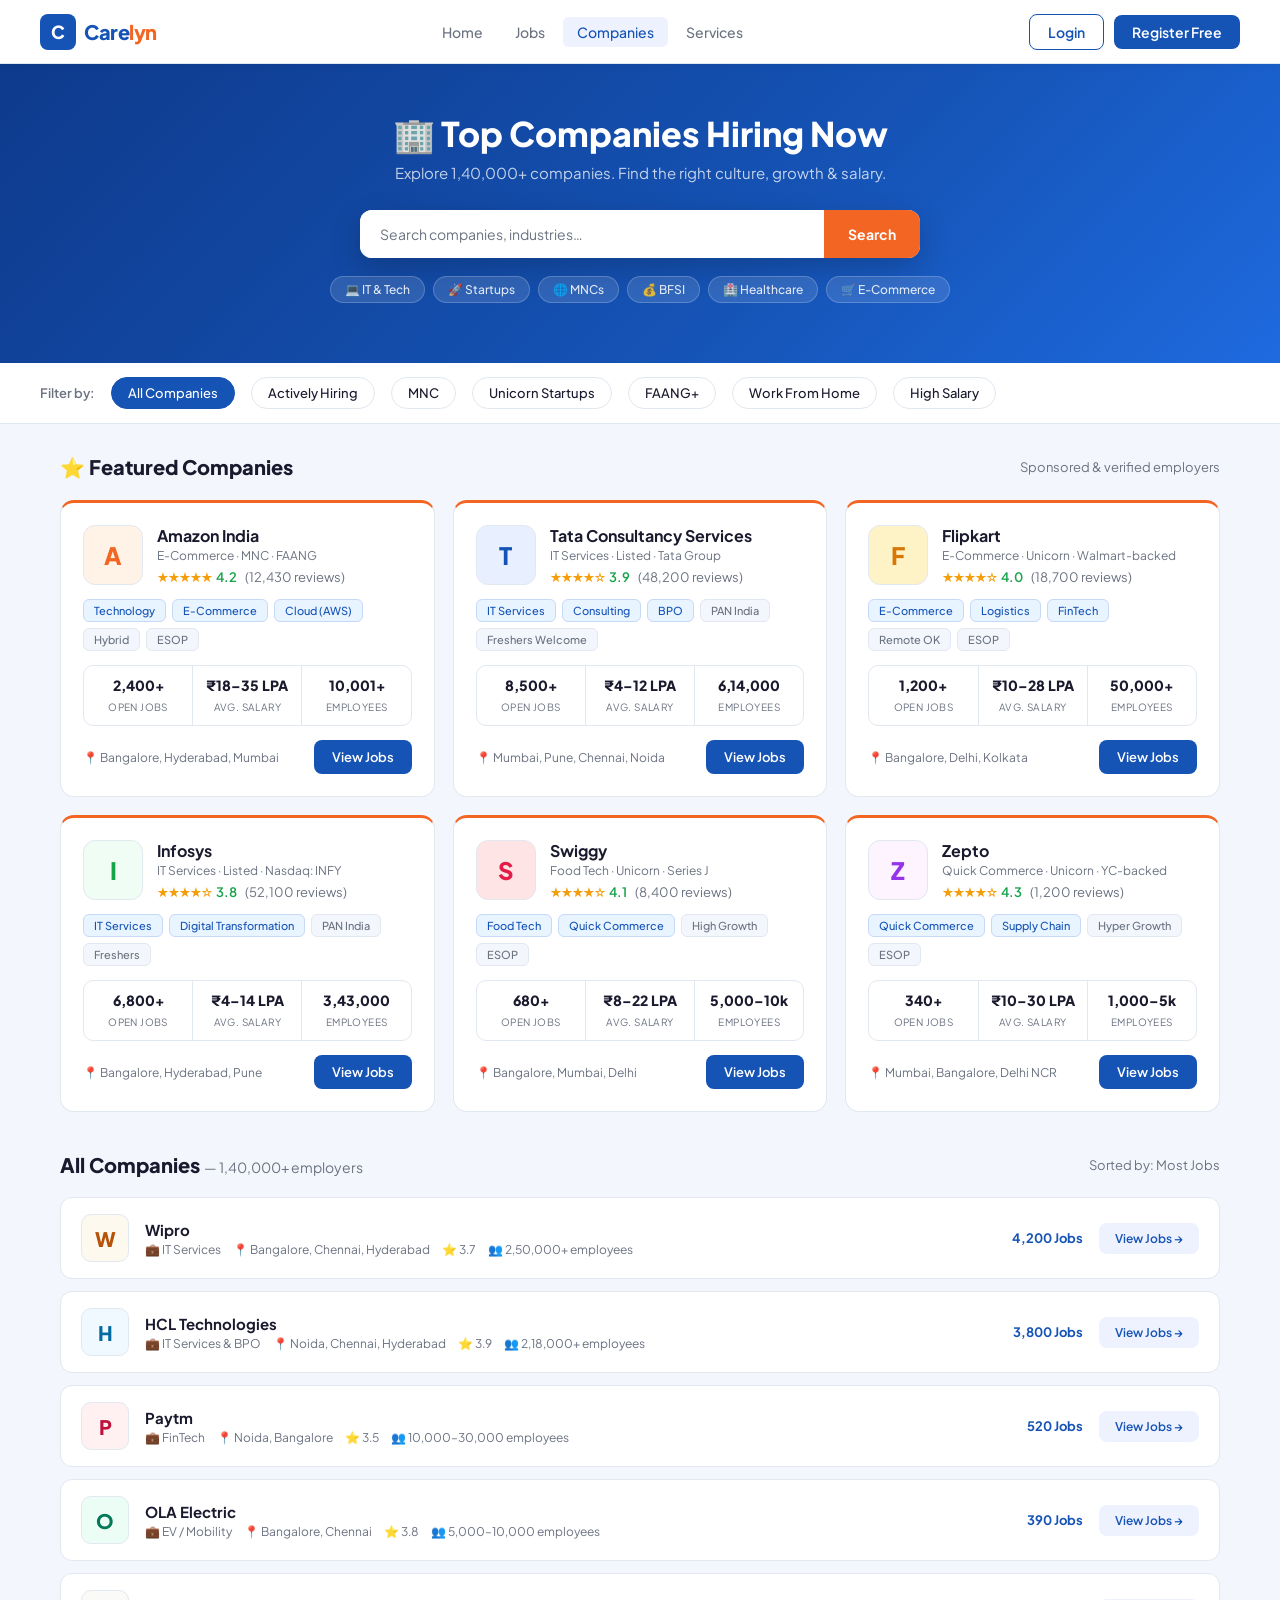
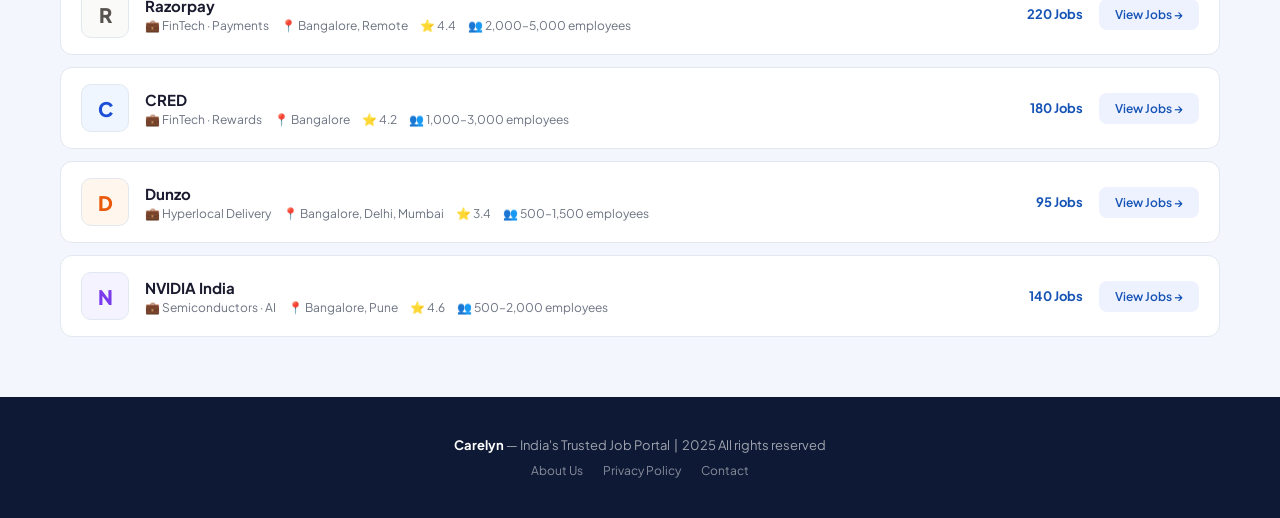
==== src/main/resources/static/companies.html @ 91846db5 "Initial commit - Job Portal" ====
<!DOCTYPE html>
<html lang="en">
<head>
<meta charset="UTF-8">
<meta name="viewport" content="width=device-width, initial-scale=1.0">
<title>Top Companies Hiring – Carelyn</title>
<link rel="preconnect" href="https://fonts.googleapis.com">
<link href="https://fonts.googleapis.com/css2?family=Plus+Jakarta+Sans:wght@400;500;600;700;800&display=swap" rel="stylesheet">
<link rel="stylesheet" href="/css/style.css">

<style>
*, *::before, *::after { margin:0; padding:0; box-sizing:border-box; }

:root {
  --primary: #1553b5;
  --primary-light: #1e6adf;
  --accent: #f26522;
  --bg: #f3f6fc;
  --white: #ffffff;
  --text: #1a1a2e;
  --muted: #6b7280;
  --border: #e2e8f0;
}

body { font-family: 'Plus Jakarta Sans', sans-serif; background: var(--bg); color: var(--text); }

/* ── NAVBAR ── */
.navbar {
  display: flex; align-items: center; justify-content: space-between;
  padding: 0 40px; height: 64px; background: var(--white);
  border-bottom: 1px solid var(--border); position: sticky; top: 0; z-index: 100;
  box-shadow: 0 1px 8px rgba(0,0,0,0.06);
}
.logo { display: flex; align-items: center; gap: 8px; text-decoration: none; }
.logo-mark { width: 36px; height: 36px; background: var(--primary); border-radius: 8px;
  display: flex; align-items: center; justify-content: center; color: white; font-weight: 800; font-size: 18px; }
.logo-text { font-size: 20px; font-weight: 800; color: var(--primary); letter-spacing: -0.5px; }
.logo-text span { color: var(--accent); }
.nav-links { display: flex; list-style: none; gap: 4px; }
.nav-links a { text-decoration: none; color: var(--muted); font-size: 14px; font-weight: 500; padding: 6px 14px; border-radius: 6px; transition: all 0.2s; }
.nav-links a:hover, .nav-links a.active { color: var(--primary); background: #eef2ff; }
.nav-auth { display: flex; align-items: center; gap: 10px; }
.btn-login { text-decoration: none; color: var(--primary); font-weight: 600; font-size: 14px; padding: 8px 18px; border-radius: 8px; border: 1.5px solid var(--primary); transition: all 0.2s; }
.btn-login:hover { background: #eef2ff; }
.btn-signup { text-decoration: none; background: var(--primary); color: white; font-weight: 600; font-size: 14px; padding: 8px 18px; border-radius: 8px; transition: all 0.2s; }
.btn-signup:hover { background: var(--primary-light); }
#profile-box { position: relative; display: none; }
#profile-icon { width: 36px; height: 36px; border-radius: 50%; background: var(--primary); color: white; display: flex; align-items: center; justify-content: center; font-weight: 700; font-size: 13px; cursor: pointer; border: 2px solid #c7d8f8; }
#dropdown-menu { position: absolute; top: 48px; right: 0; background: white; border-radius: 12px; box-shadow: 0 8px 30px rgba(0,0,0,0.15); display: none; min-width: 180px; overflow: hidden; border: 1px solid var(--border); }
#dropdown-menu a { display: flex; align-items: center; gap: 10px; padding: 12px 16px; text-decoration: none; color: var(--text); font-size: 14px; font-weight: 500; transition: background 0.15s; }
#dropdown-menu a:hover { background: #f8faff; color: var(--primary); }

/* ── HERO ── */
.page-hero {
  background: linear-gradient(135deg, #0e3a8c 0%, #1553b5 60%, #1e6adf 100%);
  padding: 48px 40px 60px; text-align: center;
}
.page-hero h1 { font-size: 34px; font-weight: 800; color: white; margin-bottom: 8px; }
.page-hero p { color: rgba(255,255,255,0.75); font-size: 15px; margin-bottom: 28px; }

.company-search-bar {
  display: flex; align-items: center; gap: 0;
  max-width: 560px; margin: 0 auto;
  background: white; border-radius: 12px; overflow: hidden;
  box-shadow: 0 10px 30px rgba(0,0,0,0.2);
}
.company-search-bar input {
  flex: 1; border: none; outline: none; padding: 15px 20px;
  font-size: 14px; font-family: inherit; color: var(--text);
}
.company-search-bar input::placeholder { color: var(--muted); }
.company-search-bar button {
  background: var(--accent); color: white; border: none; padding: 15px 24px;
  font-size: 14px; font-weight: 700; cursor: pointer; font-family: inherit;
  transition: background 0.2s;
}
.company-search-bar button:hover { background: #d95e1a; }

.hero-chips { display: flex; gap: 8px; justify-content: center; flex-wrap: wrap; margin-top: 18px; }
.h-chip { font-size: 12px; padding: 5px 14px; border-radius: 20px; background: rgba(255,255,255,0.12); color: rgba(255,255,255,0.85); border: 1px solid rgba(255,255,255,0.2); cursor: pointer; transition: all 0.2s; font-weight: 500; }
.h-chip:hover { background: rgba(255,255,255,0.25); }

/* ── FILTERS ROW ── */
.filters-row {
  background: white; border-bottom: 1px solid var(--border); padding: 14px 40px;
  display: flex; align-items: center; gap: 16px; flex-wrap: wrap;
}
.filter-pill {
  font-size: 13px; padding: 7px 16px; border-radius: 20px; border: 1.5px solid var(--border);
  background: white; color: var(--text); cursor: pointer; font-weight: 500;
  transition: all 0.2s; font-family: inherit;
}
.filter-pill.active { background: var(--primary); color: white; border-color: var(--primary); }
.filter-pill:hover:not(.active) { border-color: var(--primary); color: var(--primary); }

/* ── MAIN ── */
.main-wrap { max-width: 1200px; margin: 30px auto; padding: 0 20px; }
.section-header { display: flex; justify-content: space-between; align-items: center; margin-bottom: 20px; }
.section-header h2 { font-size: 20px; font-weight: 800; }
.section-header span { font-size: 13px; color: var(--muted); }

/* ── FEATURED COMPANIES ── */
.featured-grid { display: grid; grid-template-columns: repeat(auto-fill, minmax(340px, 1fr)); gap: 18px; margin-bottom: 40px; }

.company-card {
  background: white; border-radius: 14px; border: 1px solid var(--border);
  padding: 22px; transition: all 0.2s; cursor: pointer;
}
.company-card:hover { border-color: var(--primary); box-shadow: 0 4px 20px rgba(21,83,181,0.1); transform: translateY(-2px); }
.company-card.featured { border-top: 3px solid var(--accent); }

.cc-header { display: flex; gap: 14px; align-items: flex-start; margin-bottom: 14px; }
.cc-logo {
  width: 60px; height: 60px; border-radius: 12px; border: 1px solid var(--border);
  display: flex; align-items: center; justify-content: center;
  font-size: 24px; font-weight: 800; flex-shrink: 0;
}
.cc-info { flex: 1; min-width: 0; }
.cc-name { font-size: 16px; font-weight: 700; color: var(--text); margin-bottom: 2px; }
.cc-type { font-size: 12px; color: var(--muted); margin-bottom: 6px; }
.cc-rating { display: flex; align-items: center; gap: 4px; font-size: 13px; font-weight: 600; color: #16a34a; }
.cc-rating .stars { color: #f59e0b; letter-spacing: -1px; }

.cc-tags { display: flex; flex-wrap: wrap; gap: 6px; margin-bottom: 14px; }
.cc-tag { font-size: 11px; padding: 4px 10px; border-radius: 6px; background: var(--bg); color: var(--muted); border: 1px solid var(--border); font-weight: 500; }
.cc-tag.domain { background: #e8f4ff; color: var(--primary); border-color: #c7d8f8; }

.cc-stats { display: flex; gap: 0; border: 1px solid var(--border); border-radius: 10px; overflow: hidden; margin-bottom: 14px; }
.cc-stat { flex: 1; text-align: center; padding: 10px 6px; border-right: 1px solid var(--border); }
.cc-stat:last-child { border-right: none; }
.cc-stat .val { font-size: 14px; font-weight: 800; color: var(--text); display: block; }
.cc-stat .key { font-size: 10px; color: var(--muted); text-transform: uppercase; letter-spacing: 0.4px; margin-top: 2px; }

.cc-footer { display: flex; justify-content: space-between; align-items: center; }
.cc-location { font-size: 12px; color: var(--muted); display: flex; align-items: center; gap: 4px; }
.btn-view-jobs {
  background: var(--primary); color: white; border: none; padding: 9px 18px;
  border-radius: 8px; font-size: 13px; font-weight: 600; cursor: pointer; font-family: inherit;
  transition: all 0.2s;
}
.btn-view-jobs:hover { background: var(--primary-light); }

/* ── ALL COMPANIES TABLE LIST ── */
.company-list { display: flex; flex-direction: column; gap: 12px; }
.company-row {
  background: white; border-radius: 12px; border: 1px solid var(--border);
  padding: 16px 20px; display: flex; align-items: center; gap: 16px;
  transition: all 0.2s; cursor: pointer;
}
.company-row:hover { border-color: var(--primary); box-shadow: 0 2px 12px rgba(21,83,181,0.08); }
.cr-logo { width: 48px; height: 48px; border-radius: 10px; border: 1px solid var(--border); display: flex; align-items: center; justify-content: center; font-size: 20px; font-weight: 800; flex-shrink: 0; }
.cr-info { flex: 1; min-width: 0; }
.cr-name { font-size: 15px; font-weight: 700; }
.cr-meta { font-size: 12px; color: var(--muted); margin-top: 3px; display: flex; gap: 12px; flex-wrap: wrap; }
.cr-jobs { font-size: 13px; font-weight: 700; color: var(--primary); white-space: nowrap; }
.cr-btn { background: #eef2ff; color: var(--primary); border: none; padding: 8px 16px; border-radius: 8px; font-size: 12px; font-weight: 600; cursor: pointer; font-family: inherit; transition: all 0.2s; white-space: nowrap; }
.cr-btn:hover { background: var(--primary); color: white; }

/* ── FOOTER ── */
footer { margin-top: 60px; background: #0e1a35; color: rgba(255,255,255,0.6); padding: 40px; text-align: center; font-size: 13px; }
footer strong { color: white; }
</style>
</head>
<body>

<!-- NAVBAR -->
<header class="navbar">
  <a href="/index.html" class="logo">
    <div class="logo-mark">C</div>
    <span class="logo-text">Care<span>lyn</span></span>
  </a>
  <ul class="nav-links">
    <li><a href="/index.html">Home</a></li>
    <li><a href="/jobs.html">Jobs</a></li>
    <li><a href="/companies.html" class="active">Companies</a></li>
    <li><a href="/services.html">Services</a></li>
  </ul>
  <div class="nav-auth">
    <a href="/login.html" class="btn-login" id="login-link">Login</a>
    <a href="/signup.html" class="btn-signup" id="signup-link">Register Free</a>
    <div id="profile-box">
      <div id="profile-icon" onclick="toggleDropdown()"></div>
      <div id="dropdown-menu">
        <a href="/profile.html">👤 My Profile</a>
        <a href="/applied-jobs.html">📋 Applied Jobs</a>
        <a href="/edit-profile.html">✏️ Edit Profile</a>
        <a href="#" onclick="logout()">🚪 Logout</a>
      </div>
    </div>
  </div>
</header>

<!-- HERO -->
<section class="page-hero">
  <h1>🏢 Top Companies Hiring Now</h1>
  <p>Explore 1,40,000+ companies. Find the right culture, growth & salary.</p>
  <div class="company-search-bar">
    <input type="text" id="company-search" placeholder="Search companies, industries…">
    <button onclick="filterCompanies()">Search</button>
  </div>
  <div class="hero-chips">
    <span class="h-chip" onclick="setFilter('IT')">💻 IT & Tech</span>
    <span class="h-chip" onclick="setFilter('Startup')">🚀 Startups</span>
    <span class="h-chip" onclick="setFilter('MNC')">🌐 MNCs</span>
    <span class="h-chip" onclick="setFilter('BFSI')">💰 BFSI</span>
    <span class="h-chip" onclick="setFilter('Healthcare')">🏥 Healthcare</span>
    <span class="h-chip" onclick="setFilter('Ecommerce')">🛒 E-Commerce</span>
  </div>
</section>

<!-- FILTER PILLS -->
<div class="filters-row">
  <span style="font-size:13px; font-weight:600; color:var(--muted);">Filter by:</span>
  <button class="filter-pill active" onclick="activatePill(this)">All Companies</button>
  <button class="filter-pill" onclick="activatePill(this)">Actively Hiring</button>
  <button class="filter-pill" onclick="activatePill(this)">MNC</button>
  <button class="filter-pill" onclick="activatePill(this)">Unicorn Startups</button>
  <button class="filter-pill" onclick="activatePill(this)">FAANG+</button>
  <button class="filter-pill" onclick="activatePill(this)">Work From Home</button>
  <button class="filter-pill" onclick="activatePill(this)">High Salary</button>
</div>

<div class="main-wrap">

  <!-- FEATURED -->
  <div class="section-header">
    <h2>⭐ Featured Companies</h2>
    <span>Sponsored &amp; verified employers</span>
  </div>
  <div class="featured-grid">

    <div class="company-card featured">
      <div class="cc-header">
        <div class="cc-logo" style="background:#fff3e8; color:#f26522;">A</div>
        <div class="cc-info">
          <div class="cc-name">Amazon India</div>
          <div class="cc-type">E-Commerce · MNC · FAANG</div>
          <div class="cc-rating"><span class="stars">★★★★★</span> 4.2 &nbsp; <span style="color:var(--muted); font-weight:400;">(12,430 reviews)</span></div>
        </div>
      </div>
      <div class="cc-tags">
        <span class="cc-tag domain">Technology</span>
        <span class="cc-tag domain">E-Commerce</span>
        <span class="cc-tag domain">Cloud (AWS)</span>
        <span class="cc-tag">Hybrid</span>
        <span class="cc-tag">ESOP</span>
      </div>
      <div class="cc-stats">
        <div class="cc-stat"><span class="val">2,400+</span><span class="key">Open Jobs</span></div>
        <div class="cc-stat"><span class="val">₹18–35 LPA</span><span class="key">Avg. Salary</span></div>
        <div class="cc-stat"><span class="val">10,001+</span><span class="key">Employees</span></div>
      </div>
      <div class="cc-footer">
        <span class="cc-location">📍 Bangalore, Hyderabad, Mumbai</span>
        <button class="btn-view-jobs" onclick="window.location.href='/jobs.html'">View Jobs</button>
      </div>
    </div>

    <div class="company-card featured">
      <div class="cc-header">
        <div class="cc-logo" style="background:#e8f0ff; color:#1553b5;">T</div>
        <div class="cc-info">
          <div class="cc-name">Tata Consultancy Services</div>
          <div class="cc-type">IT Services · Listed · Tata Group</div>
          <div class="cc-rating"><span class="stars">★★★★☆</span> 3.9 &nbsp; <span style="color:var(--muted); font-weight:400;">(48,200 reviews)</span></div>
        </div>
      </div>
      <div class="cc-tags">
        <span class="cc-tag domain">IT Services</span>
        <span class="cc-tag domain">Consulting</span>
        <span class="cc-tag domain">BPO</span>
        <span class="cc-tag">PAN India</span>
        <span class="cc-tag">Freshers Welcome</span>
      </div>
      <div class="cc-stats">
        <div class="cc-stat"><span class="val">8,500+</span><span class="key">Open Jobs</span></div>
        <div class="cc-stat"><span class="val">₹4–12 LPA</span><span class="key">Avg. Salary</span></div>
        <div class="cc-stat"><span class="val">6,14,000</span><span class="key">Employees</span></div>
      </div>
      <div class="cc-footer">
        <span class="cc-location">📍 Mumbai, Pune, Chennai, Noida</span>
        <button class="btn-view-jobs" onclick="window.location.href='/jobs.html'">View Jobs</button>
      </div>
    </div>

    <div class="company-card featured">
      <div class="cc-header">
        <div class="cc-logo" style="background:#fef3c7; color:#d97706;">F</div>
        <div class="cc-info">
          <div class="cc-name">Flipkart</div>
          <div class="cc-type">E-Commerce · Unicorn · Walmart-backed</div>
          <div class="cc-rating"><span class="stars">★★★★☆</span> 4.0 &nbsp; <span style="color:var(--muted); font-weight:400;">(18,700 reviews)</span></div>
        </div>
      </div>
      <div class="cc-tags">
        <span class="cc-tag domain">E-Commerce</span>
        <span class="cc-tag domain">Logistics</span>
        <span class="cc-tag domain">FinTech</span>
        <span class="cc-tag">Remote OK</span>
        <span class="cc-tag">ESOP</span>
      </div>
      <div class="cc-stats">
        <div class="cc-stat"><span class="val">1,200+</span><span class="key">Open Jobs</span></div>
        <div class="cc-stat"><span class="val">₹10–28 LPA</span><span class="key">Avg. Salary</span></div>
        <div class="cc-stat"><span class="val">50,000+</span><span class="key">Employees</span></div>
      </div>
      <div class="cc-footer">
        <span class="cc-location">📍 Bangalore, Delhi, Kolkata</span>
        <button class="btn-view-jobs" onclick="window.location.href='/jobs.html'">View Jobs</button>
      </div>
    </div>

    <div class="company-card featured">
      <div class="cc-header">
        <div class="cc-logo" style="background:#f0fdf4; color:#16a34a;">I</div>
        <div class="cc-info">
          <div class="cc-name">Infosys</div>
          <div class="cc-type">IT Services · Listed · Nasdaq: INFY</div>
          <div class="cc-rating"><span class="stars">★★★★☆</span> 3.8 &nbsp; <span style="color:var(--muted); font-weight:400;">(52,100 reviews)</span></div>
        </div>
      </div>
      <div class="cc-tags">
        <span class="cc-tag domain">IT Services</span>
        <span class="cc-tag domain">Digital Transformation</span>
        <span class="cc-tag">PAN India</span>
        <span class="cc-tag">Freshers</span>
      </div>
      <div class="cc-stats">
        <div class="cc-stat"><span class="val">6,800+</span><span class="key">Open Jobs</span></div>
        <div class="cc-stat"><span class="val">₹4–14 LPA</span><span class="key">Avg. Salary</span></div>
        <div class="cc-stat"><span class="val">3,43,000</span><span class="key">Employees</span></div>
      </div>
      <div class="cc-footer">
        <span class="cc-location">📍 Bangalore, Hyderabad, Pune</span>
        <button class="btn-view-jobs" onclick="window.location.href='/jobs.html'">View Jobs</button>
      </div>
    </div>

    <div class="company-card featured">
      <div class="cc-header">
        <div class="cc-logo" style="background:#ffe4e6; color:#e11d48;">S</div>
        <div class="cc-info">
          <div class="cc-name">Swiggy</div>
          <div class="cc-type">Food Tech · Unicorn · Series J</div>
          <div class="cc-rating"><span class="stars">★★★★☆</span> 4.1 &nbsp; <span style="color:var(--muted); font-weight:400;">(8,400 reviews)</span></div>
        </div>
      </div>
      <div class="cc-tags">
        <span class="cc-tag domain">Food Tech</span>
        <span class="cc-tag domain">Quick Commerce</span>
        <span class="cc-tag">High Growth</span>
        <span class="cc-tag">ESOP</span>
      </div>
      <div class="cc-stats">
        <div class="cc-stat"><span class="val">680+</span><span class="key">Open Jobs</span></div>
        <div class="cc-stat"><span class="val">₹8–22 LPA</span><span class="key">Avg. Salary</span></div>
        <div class="cc-stat"><span class="val">5,000–10k</span><span class="key">Employees</span></div>
      </div>
      <div class="cc-footer">
        <span class="cc-location">📍 Bangalore, Mumbai, Delhi</span>
        <button class="btn-view-jobs" onclick="window.location.href='/jobs.html'">View Jobs</button>
      </div>
    </div>

    <div class="company-card featured">
      <div class="cc-header">
        <div class="cc-logo" style="background:#fdf4ff; color:#9333ea;">Z</div>
        <div class="cc-info">
          <div class="cc-name">Zepto</div>
          <div class="cc-type">Quick Commerce · Unicorn · YC-backed</div>
          <div class="cc-rating"><span class="stars">★★★★☆</span> 4.3 &nbsp; <span style="color:var(--muted); font-weight:400;">(1,200 reviews)</span></div>
        </div>
      </div>
      <div class="cc-tags">
        <span class="cc-tag domain">Quick Commerce</span>
        <span class="cc-tag domain">Supply Chain</span>
        <span class="cc-tag">Hyper Growth</span>
        <span class="cc-tag">ESOP</span>
      </div>
      <div class="cc-stats">
        <div class="cc-stat"><span class="val">340+</span><span class="key">Open Jobs</span></div>
        <div class="cc-stat"><span class="val">₹10–30 LPA</span><span class="key">Avg. Salary</span></div>
        <div class="cc-stat"><span class="val">1,000–5k</span><span class="key">Employees</span></div>
      </div>
      <div class="cc-footer">
        <span class="cc-location">📍 Mumbai, Bangalore, Delhi NCR</span>
        <button class="btn-view-jobs" onclick="window.location.href='/jobs.html'">View Jobs</button>
      </div>
    </div>

  </div>

  <!-- ALL COMPANIES -->
  <div class="section-header">
    <h2>All Companies <span style="color:var(--muted); font-weight:400; font-size:14px;">— 1,40,000+ employers</span></h2>
    <span style="font-size:13px; color:var(--muted);">Sorted by: Most Jobs</span>
  </div>
  <div class="company-list">

    <div class="company-row">
      <div class="cr-logo" style="background:#fef9ee; color:#b45309;">W</div>
      <div class="cr-info">
        <div class="cr-name">Wipro</div>
        <div class="cr-meta"><span>💼 IT Services</span><span>📍 Bangalore, Chennai, Hyderabad</span><span>⭐ 3.7</span><span>👥 2,50,000+ employees</span></div>
      </div>
      <div class="cr-jobs">4,200 Jobs</div>
      <button class="cr-btn">View Jobs →</button>
    </div>

    <div class="company-row">
      <div class="cr-logo" style="background:#f0f9ff; color:#0369a1;">H</div>
      <div class="cr-info">
        <div class="cr-name">HCL Technologies</div>
        <div class="cr-meta"><span>💼 IT Services & BPO</span><span>📍 Noida, Chennai, Hyderabad</span><span>⭐ 3.9</span><span>👥 2,18,000+ employees</span></div>
      </div>
      <div class="cr-jobs">3,800 Jobs</div>
      <button class="cr-btn">View Jobs →</button>
    </div>

    <div class="company-row">
      <div class="cr-logo" style="background:#fff1f2; color:#be123c;">P</div>
      <div class="cr-info">
        <div class="cr-name">Paytm</div>
        <div class="cr-meta"><span>💼 FinTech</span><span>📍 Noida, Bangalore</span><span>⭐ 3.5</span><span>👥 10,000–30,000 employees</span></div>
      </div>
      <div class="cr-jobs">520 Jobs</div>
      <button class="cr-btn">View Jobs →</button>
    </div>

    <div class="company-row">
      <div class="cr-logo" style="background:#ecfdf5; color:#047857;">O</div>
      <div class="cr-info">
        <div class="cr-name">OLA Electric</div>
        <div class="cr-meta"><span>💼 EV / Mobility</span><span>📍 Bangalore, Chennai</span><span>⭐ 3.8</span><span>👥 5,000–10,000 employees</span></div>
      </div>
      <div class="cr-jobs">390 Jobs</div>
      <button class="cr-btn">View Jobs →</button>
    </div>

    <div class="company-row">
      <div class="cr-logo" style="background:#fafaf9; color:#57534e;">R</div>
      <div class="cr-info">
        <div class="cr-name">Razorpay</div>
        <div class="cr-meta"><span>💼 FinTech · Payments</span><span>📍 Bangalore, Remote</span><span>⭐ 4.4</span><span>👥 2,000–5,000 employees</span></div>
      </div>
      <div class="cr-jobs">220 Jobs</div>
      <button class="cr-btn">View Jobs →</button>
    </div>

    <div class="company-row">
      <div class="cr-logo" style="background:#eff6ff; color:#1d4ed8;">C</div>
      <div class="cr-info">
        <div class="cr-name">CRED</div>
        <div class="cr-meta"><span>💼 FinTech · Rewards</span><span>📍 Bangalore</span><span>⭐ 4.2</span><span>👥 1,000–3,000 employees</span></div>
      </div>
      <div class="cr-jobs">180 Jobs</div>
      <button class="cr-btn">View Jobs →</button>
    </div>

    <div class="company-row">
      <div class="cr-logo" style="background:#fff7ed; color:#ea580c;">D</div>
      <div class="cr-info">
        <div class="cr-name">Dunzo</div>
        <div class="cr-meta"><span>💼 Hyperlocal Delivery</span><span>📍 Bangalore, Delhi, Mumbai</span><span>⭐ 3.4</span><span>👥 500–1,500 employees</span></div>
      </div>
      <div class="cr-jobs">95 Jobs</div>
      <button class="cr-btn">View Jobs →</button>
    </div>

    <div class="company-row">
      <div class="cr-logo" style="background:#f5f3ff; color:#7c3aed;">N</div>
      <div class="cr-info">
        <div class="cr-name">NVIDIA India</div>
        <div class="cr-meta"><span>💼 Semiconductors · AI</span><span>📍 Bangalore, Pune</span><span>⭐ 4.6</span><span>👥 500–2,000 employees</span></div>
      </div>
      <div class="cr-jobs">140 Jobs</div>
      <button class="cr-btn">View Jobs →</button>
    </div>

  </div>
</div>

<footer>
  <strong>Carelyn</strong> — India's Trusted Job Portal &nbsp;|&nbsp; 2025 All rights reserved<br>
  <div style="margin-top:10px; display:flex; gap:20px; justify-content:center; flex-wrap:wrap;">
    <a href="#" style="color:rgba(255,255,255,0.5); text-decoration:none; font-size:12px;">About Us</a>
    <a href="#" style="color:rgba(255,255,255,0.5); text-decoration:none; font-size:12px;">Privacy Policy</a>
    <a href="#" style="color:rgba(255,255,255,0.5); text-decoration:none; font-size:12px;">Contact</a>
  </div>
</footer>

<script>
// AUTH
const isLoggedIn = localStorage.getItem("isLoggedIn");
const email = localStorage.getItem("userEmail");
if (isLoggedIn === "true") {
  document.getElementById("login-link").style.display = "none";
  document.getElementById("signup-link").style.display = "none";
  const pb = document.getElementById("profile-box");
  pb.style.display = "block";
  if (email) document.getElementById("profile-icon").innerText = email.substring(0,2).toUpperCase();
}
function toggleDropdown() {
  const m = document.getElementById("dropdown-menu");
  m.style.display = m.style.display === "block" ? "none" : "block";
}
function logout() { localStorage.clear(); window.location.href = "/login.html"; }
window.addEventListener("click", function(e) {
  const pb = document.getElementById("profile-box");
  const menu = document.getElementById("dropdown-menu");
  if (pb && !pb.contains(e.target)) menu.style.display = "none";
});

// Filter pills
function activatePill(el) {
  document.querySelectorAll('.filter-pill').forEach(p => p.classList.remove('active'));
  el.classList.add('active');
}
function setFilter(type) {
  document.getElementById('company-search').value = type;
}
function filterCompanies() {
  const q = document.getElementById('company-search').value.toLowerCase();
  document.querySelectorAll('.company-row').forEach(row => {
    const text = row.innerText.toLowerCase();
    row.style.display = text.includes(q) ? 'flex' : 'none';
  });
}
document.getElementById('company-search').addEventListener('keydown', e => { if(e.key==='Enter') filterCompanies(); });
</script>
</body>
</html>
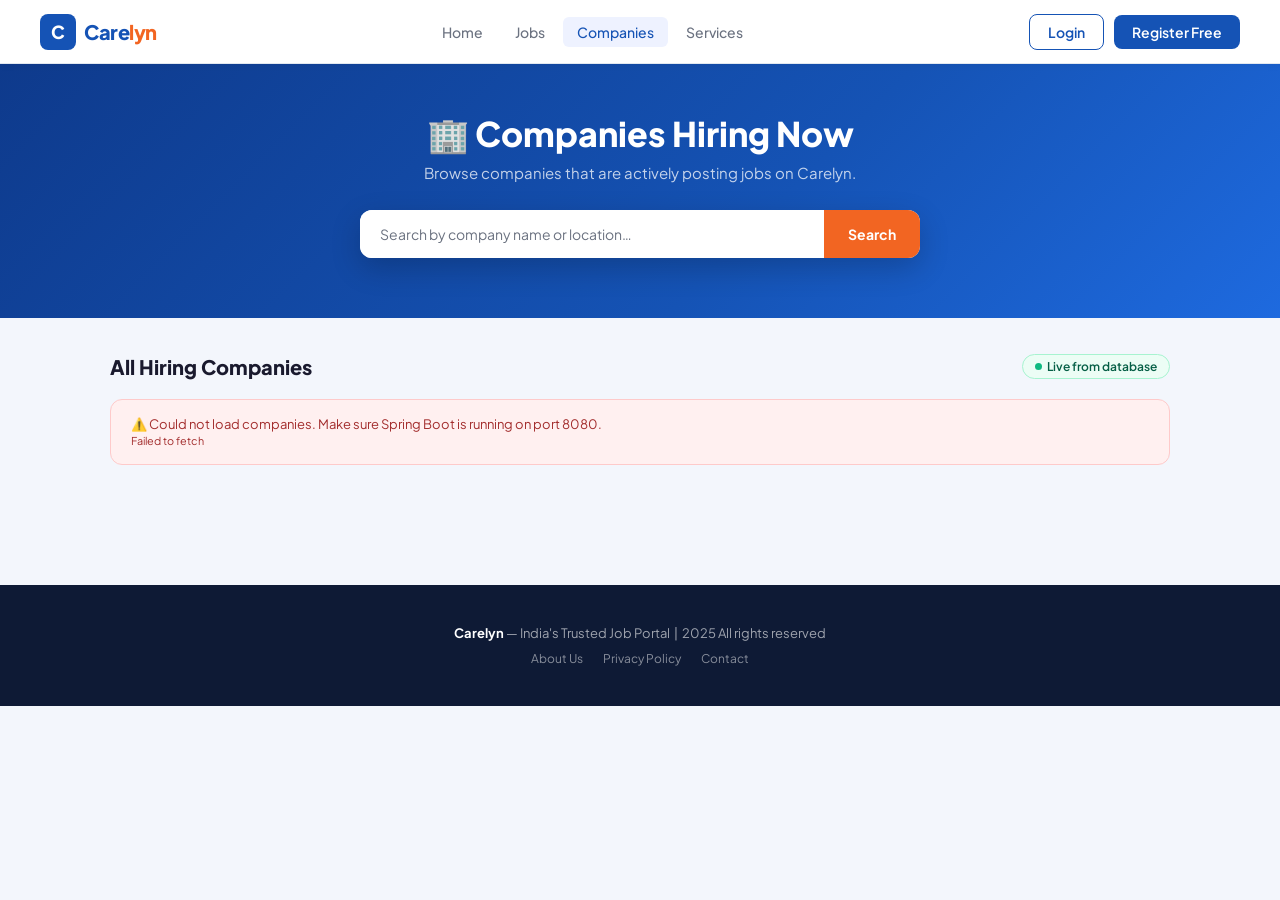
==== commit dbfe5ae0: "updated backend + frontend changes" ====
--- a/src/main/resources/static/companies.html
+++ b/src/main/resources/static/companies.html
@@ -7,158 +7,89 @@
 <link rel="preconnect" href="https://fonts.googleapis.com">
 <link href="https://fonts.googleapis.com/css2?family=Plus+Jakarta+Sans:wght@400;500;600;700;800&display=swap" rel="stylesheet">
 <link rel="stylesheet" href="/css/style.css">
-
 <style>
 *, *::before, *::after { margin:0; padding:0; box-sizing:border-box; }
-
 :root {
-  --primary: #1553b5;
-  --primary-light: #1e6adf;
-  --accent: #f26522;
-  --bg: #f3f6fc;
-  --white: #ffffff;
-  --text: #1a1a2e;
-  --muted: #6b7280;
-  --border: #e2e8f0;
-}
-
+  --primary: #1553b5; --primary-light: #1e6adf; --accent: #f26522;
+  --bg: #f3f6fc; --white: #ffffff; --text: #1a1a2e; --muted: #6b7280; --border: #e2e8f0;
+}
 body { font-family: 'Plus Jakarta Sans', sans-serif; background: var(--bg); color: var(--text); }
 
-/* ── NAVBAR ── */
-.navbar {
-  display: flex; align-items: center; justify-content: space-between;
-  padding: 0 40px; height: 64px; background: var(--white);
-  border-bottom: 1px solid var(--border); position: sticky; top: 0; z-index: 100;
-  box-shadow: 0 1px 8px rgba(0,0,0,0.06);
-}
-.logo { display: flex; align-items: center; gap: 8px; text-decoration: none; }
-.logo-mark { width: 36px; height: 36px; background: var(--primary); border-radius: 8px;
-  display: flex; align-items: center; justify-content: center; color: white; font-weight: 800; font-size: 18px; }
-.logo-text { font-size: 20px; font-weight: 800; color: var(--primary); letter-spacing: -0.5px; }
-.logo-text span { color: var(--accent); }
-.nav-links { display: flex; list-style: none; gap: 4px; }
-.nav-links a { text-decoration: none; color: var(--muted); font-size: 14px; font-weight: 500; padding: 6px 14px; border-radius: 6px; transition: all 0.2s; }
-.nav-links a:hover, .nav-links a.active { color: var(--primary); background: #eef2ff; }
-.nav-auth { display: flex; align-items: center; gap: 10px; }
-.btn-login { text-decoration: none; color: var(--primary); font-weight: 600; font-size: 14px; padding: 8px 18px; border-radius: 8px; border: 1.5px solid var(--primary); transition: all 0.2s; }
-.btn-login:hover { background: #eef2ff; }
-.btn-signup { text-decoration: none; background: var(--primary); color: white; font-weight: 600; font-size: 14px; padding: 8px 18px; border-radius: 8px; transition: all 0.2s; }
-.btn-signup:hover { background: var(--primary-light); }
-#profile-box { position: relative; display: none; }
-#profile-icon { width: 36px; height: 36px; border-radius: 50%; background: var(--primary); color: white; display: flex; align-items: center; justify-content: center; font-weight: 700; font-size: 13px; cursor: pointer; border: 2px solid #c7d8f8; }
-#dropdown-menu { position: absolute; top: 48px; right: 0; background: white; border-radius: 12px; box-shadow: 0 8px 30px rgba(0,0,0,0.15); display: none; min-width: 180px; overflow: hidden; border: 1px solid var(--border); }
-#dropdown-menu a { display: flex; align-items: center; gap: 10px; padding: 12px 16px; text-decoration: none; color: var(--text); font-size: 14px; font-weight: 500; transition: background 0.15s; }
-#dropdown-menu a:hover { background: #f8faff; color: var(--primary); }
-
-/* ── HERO ── */
-.page-hero {
-  background: linear-gradient(135deg, #0e3a8c 0%, #1553b5 60%, #1e6adf 100%);
-  padding: 48px 40px 60px; text-align: center;
-}
-.page-hero h1 { font-size: 34px; font-weight: 800; color: white; margin-bottom: 8px; }
-.page-hero p { color: rgba(255,255,255,0.75); font-size: 15px; margin-bottom: 28px; }
-
-.company-search-bar {
-  display: flex; align-items: center; gap: 0;
-  max-width: 560px; margin: 0 auto;
-  background: white; border-radius: 12px; overflow: hidden;
-  box-shadow: 0 10px 30px rgba(0,0,0,0.2);
-}
-.company-search-bar input {
-  flex: 1; border: none; outline: none; padding: 15px 20px;
-  font-size: 14px; font-family: inherit; color: var(--text);
-}
-.company-search-bar input::placeholder { color: var(--muted); }
-.company-search-bar button {
-  background: var(--accent); color: white; border: none; padding: 15px 24px;
-  font-size: 14px; font-weight: 700; cursor: pointer; font-family: inherit;
-  transition: background 0.2s;
-}
-.company-search-bar button:hover { background: #d95e1a; }
-
-.hero-chips { display: flex; gap: 8px; justify-content: center; flex-wrap: wrap; margin-top: 18px; }
-.h-chip { font-size: 12px; padding: 5px 14px; border-radius: 20px; background: rgba(255,255,255,0.12); color: rgba(255,255,255,0.85); border: 1px solid rgba(255,255,255,0.2); cursor: pointer; transition: all 0.2s; font-weight: 500; }
-.h-chip:hover { background: rgba(255,255,255,0.25); }
-
-/* ── FILTERS ROW ── */
-.filters-row {
-  background: white; border-bottom: 1px solid var(--border); padding: 14px 40px;
-  display: flex; align-items: center; gap: 16px; flex-wrap: wrap;
-}
-.filter-pill {
-  font-size: 13px; padding: 7px 16px; border-radius: 20px; border: 1.5px solid var(--border);
-  background: white; color: var(--text); cursor: pointer; font-weight: 500;
-  transition: all 0.2s; font-family: inherit;
-}
-.filter-pill.active { background: var(--primary); color: white; border-color: var(--primary); }
-.filter-pill:hover:not(.active) { border-color: var(--primary); color: var(--primary); }
-
-/* ── MAIN ── */
-.main-wrap { max-width: 1200px; margin: 30px auto; padding: 0 20px; }
-.section-header { display: flex; justify-content: space-between; align-items: center; margin-bottom: 20px; }
-.section-header h2 { font-size: 20px; font-weight: 800; }
-.section-header span { font-size: 13px; color: var(--muted); }
-
-/* ── FEATURED COMPANIES ── */
-.featured-grid { display: grid; grid-template-columns: repeat(auto-fill, minmax(340px, 1fr)); gap: 18px; margin-bottom: 40px; }
-
+/* NAVBAR */
+.navbar { display:flex; align-items:center; justify-content:space-between; padding:0 40px; height:64px; background:var(--white); border-bottom:1px solid var(--border); position:sticky; top:0; z-index:100; box-shadow:0 1px 8px rgba(0,0,0,0.06); }
+.logo { display:flex; align-items:center; gap:8px; text-decoration:none; }
+.logo-mark { width:36px; height:36px; background:var(--primary); border-radius:8px; display:flex; align-items:center; justify-content:center; color:white; font-weight:800; font-size:18px; }
+.logo-text { font-size:20px; font-weight:800; color:var(--primary); letter-spacing:-0.5px; }
+.logo-text span { color:var(--accent); }
+.nav-links { display:flex; list-style:none; gap:4px; }
+.nav-links a { text-decoration:none; color:var(--muted); font-size:14px; font-weight:500; padding:6px 14px; border-radius:6px; transition:all 0.2s; }
+.nav-links a:hover, .nav-links a.active { color:var(--primary); background:#eef2ff; }
+.nav-auth { display:flex; align-items:center; gap:10px; }
+.btn-login { text-decoration:none; color:var(--primary); font-weight:600; font-size:14px; padding:8px 18px; border-radius:8px; border:1.5px solid var(--primary); transition:all 0.2s; }
+.btn-login:hover { background:#eef2ff; }
+.btn-signup { text-decoration:none; background:var(--primary); color:white; font-weight:600; font-size:14px; padding:8px 18px; border-radius:8px; transition:all 0.2s; }
+.btn-signup:hover { background:var(--primary-light); }
+#profile-box { position:relative; display:none; }
+#profile-icon { width:36px; height:36px; border-radius:50%; background:var(--primary); color:white; display:flex; align-items:center; justify-content:center; font-weight:700; font-size:13px; cursor:pointer; border:2px solid #c7d8f8; }
+#dropdown-menu { position:absolute; top:48px; right:0; background:white; border-radius:12px; box-shadow:0 8px 30px rgba(0,0,0,0.15); display:none; min-width:180px; overflow:hidden; border:1px solid var(--border); }
+#dropdown-menu a { display:flex; align-items:center; gap:10px; padding:12px 16px; text-decoration:none; color:var(--text); font-size:14px; font-weight:500; transition:background 0.15s; }
+#dropdown-menu a:hover { background:#f8faff; color:var(--primary); }
+
+/* HERO */
+.page-hero { background:linear-gradient(135deg, #0e3a8c 0%, #1553b5 60%, #1e6adf 100%); padding:48px 40px 60px; text-align:center; }
+.page-hero h1 { font-size:34px; font-weight:800; color:white; margin-bottom:8px; }
+.page-hero p { color:rgba(255,255,255,0.75); font-size:15px; margin-bottom:28px; }
+.company-search-bar { display:flex; align-items:center; max-width:560px; margin:0 auto; background:white; border-radius:12px; overflow:hidden; box-shadow:0 10px 30px rgba(0,0,0,0.2); }
+.company-search-bar input { flex:1; border:none; outline:none; padding:15px 20px; font-size:14px; font-family:inherit; color:var(--text); }
+.company-search-bar input::placeholder { color:var(--muted); }
+.company-search-bar button { background:var(--accent); color:white; border:none; padding:15px 24px; font-size:14px; font-weight:700; cursor:pointer; font-family:inherit; transition:background 0.2s; }
+.company-search-bar button:hover { background:#d95e1a; }
+
+/* MAIN */
+.main-wrap { max-width:1100px; margin:36px auto; padding:0 20px 60px; }
+.section-header { display:flex; justify-content:space-between; align-items:center; margin-bottom:20px; }
+.section-header h2 { font-size:20px; font-weight:800; }
+.live-badge { display:inline-flex; align-items:center; gap:5px; background:#ecfdf5; color:#065f46; font-size:12px; font-weight:600; padding:4px 12px; border-radius:999px; border:1px solid #a7f3d0; }
+.live-dot { width:7px; height:7px; background:#10b981; border-radius:50%; animation:pulse 1.5s infinite; }
+@keyframes pulse { 0%,100%{opacity:1} 50%{opacity:0.4} }
+
+/* COMPANY CARD */
+.companies-grid { display:flex; flex-direction:column; gap:14px; }
 .company-card {
-  background: white; border-radius: 14px; border: 1px solid var(--border);
-  padding: 22px; transition: all 0.2s; cursor: pointer;
-}
-.company-card:hover { border-color: var(--primary); box-shadow: 0 4px 20px rgba(21,83,181,0.1); transform: translateY(-2px); }
-.company-card.featured { border-top: 3px solid var(--accent); }
-
-.cc-header { display: flex; gap: 14px; align-items: flex-start; margin-bottom: 14px; }
-.cc-logo {
-  width: 60px; height: 60px; border-radius: 12px; border: 1px solid var(--border);
-  display: flex; align-items: center; justify-content: center;
-  font-size: 24px; font-weight: 800; flex-shrink: 0;
-}
-.cc-info { flex: 1; min-width: 0; }
-.cc-name { font-size: 16px; font-weight: 700; color: var(--text); margin-bottom: 2px; }
-.cc-type { font-size: 12px; color: var(--muted); margin-bottom: 6px; }
-.cc-rating { display: flex; align-items: center; gap: 4px; font-size: 13px; font-weight: 600; color: #16a34a; }
-.cc-rating .stars { color: #f59e0b; letter-spacing: -1px; }
-
-.cc-tags { display: flex; flex-wrap: wrap; gap: 6px; margin-bottom: 14px; }
-.cc-tag { font-size: 11px; padding: 4px 10px; border-radius: 6px; background: var(--bg); color: var(--muted); border: 1px solid var(--border); font-weight: 500; }
-.cc-tag.domain { background: #e8f4ff; color: var(--primary); border-color: #c7d8f8; }
-
-.cc-stats { display: flex; gap: 0; border: 1px solid var(--border); border-radius: 10px; overflow: hidden; margin-bottom: 14px; }
-.cc-stat { flex: 1; text-align: center; padding: 10px 6px; border-right: 1px solid var(--border); }
-.cc-stat:last-child { border-right: none; }
-.cc-stat .val { font-size: 14px; font-weight: 800; color: var(--text); display: block; }
-.cc-stat .key { font-size: 10px; color: var(--muted); text-transform: uppercase; letter-spacing: 0.4px; margin-top: 2px; }
-
-.cc-footer { display: flex; justify-content: space-between; align-items: center; }
-.cc-location { font-size: 12px; color: var(--muted); display: flex; align-items: center; gap: 4px; }
-.btn-view-jobs {
-  background: var(--primary); color: white; border: none; padding: 9px 18px;
-  border-radius: 8px; font-size: 13px; font-weight: 600; cursor: pointer; font-family: inherit;
-  transition: all 0.2s;
-}
-.btn-view-jobs:hover { background: var(--primary-light); }
-
-/* ── ALL COMPANIES TABLE LIST ── */
-.company-list { display: flex; flex-direction: column; gap: 12px; }
-.company-row {
-  background: white; border-radius: 12px; border: 1px solid var(--border);
-  padding: 16px 20px; display: flex; align-items: center; gap: 16px;
-  transition: all 0.2s; cursor: pointer;
-}
-.company-row:hover { border-color: var(--primary); box-shadow: 0 2px 12px rgba(21,83,181,0.08); }
-.cr-logo { width: 48px; height: 48px; border-radius: 10px; border: 1px solid var(--border); display: flex; align-items: center; justify-content: center; font-size: 20px; font-weight: 800; flex-shrink: 0; }
-.cr-info { flex: 1; min-width: 0; }
-.cr-name { font-size: 15px; font-weight: 700; }
-.cr-meta { font-size: 12px; color: var(--muted); margin-top: 3px; display: flex; gap: 12px; flex-wrap: wrap; }
-.cr-jobs { font-size: 13px; font-weight: 700; color: var(--primary); white-space: nowrap; }
-.cr-btn { background: #eef2ff; color: var(--primary); border: none; padding: 8px 16px; border-radius: 8px; font-size: 12px; font-weight: 600; cursor: pointer; font-family: inherit; transition: all 0.2s; white-space: nowrap; }
-.cr-btn:hover { background: var(--primary); color: white; }
-
-/* ── FOOTER ── */
-footer { margin-top: 60px; background: #0e1a35; color: rgba(255,255,255,0.6); padding: 40px; text-align: center; font-size: 13px; }
-footer strong { color: white; }
+  background:white; border:1px solid var(--border); border-radius:14px;
+  padding:20px 24px; display:flex; align-items:center; gap:20px;
+  transition:all 0.2s;
+}
+.company-card:hover { border-color:var(--primary); box-shadow:0 4px 20px rgba(21,83,181,0.1); transform:translateY(-1px); }
+.c-logo {
+  width:56px; height:56px; border-radius:12px; border:1px solid var(--border);
+  display:flex; align-items:center; justify-content:center;
+  font-size:22px; font-weight:800; flex-shrink:0;
+}
+.c-body { flex:1; min-width:0; }
+.c-name { font-size:16px; font-weight:700; color:var(--text); margin-bottom:5px; }
+.c-meta { display:flex; gap:14px; flex-wrap:wrap; font-size:12px; color:var(--muted); margin-bottom:8px; }
+.c-meta span { display:flex; align-items:center; gap:4px; }
+.c-badges { display:flex; gap:8px; flex-wrap:wrap; }
+.c-badge { font-size:12px; font-weight:600; padding:3px 10px; border-radius:6px; }
+.c-badge.salary { background:#f0fdf4; color:#166534; border:1px solid #bbf7d0; }
+.c-badge.type   { background:#eff6ff; color:#1d4ed8; border:1px solid #bfdbfe; }
+.c-right { display:flex; flex-direction:column; align-items:flex-end; gap:10px; flex-shrink:0; }
+.c-job-count { font-size:13px; font-weight:700; color:var(--primary); }
+.c-btn { background:var(--primary); color:white; border:none; padding:9px 20px; border-radius:8px; font-size:13px; font-weight:600; cursor:pointer; font-family:inherit; transition:all 0.2s; white-space:nowrap; }
+.c-btn:hover { background:var(--primary-light); }
+
+/* STATES */
+.state-box { text-align:center; padding:3.5rem 1rem; background:white; border-radius:14px; border:1px dashed var(--border); }
+.state-box .icon { font-size:36px; margin-bottom:12px; }
+.state-box h3 { font-size:16px; font-weight:700; margin-bottom:6px; color:var(--text); }
+.state-box p { font-size:13px; color:var(--muted); line-height:1.6; }
+.loading-box { text-align:center; padding:3rem; color:var(--muted); font-size:14px; }
+.error-box { background:#fff0f0; color:#a32d2d; border:1px solid #fecaca; border-radius:12px; padding:16px 20px; font-size:13px; }
+
+/* FOOTER */
+footer { margin-top:60px; background:#0e1a35; color:rgba(255,255,255,0.6); padding:40px; text-align:center; font-size:13px; }
+footer strong { color:white; }
 </style>
 </head>
 <body>
@@ -192,291 +123,22 @@
 
 <!-- HERO -->
 <section class="page-hero">
-  <h1>🏢 Top Companies Hiring Now</h1>
-  <p>Explore 1,40,000+ companies. Find the right culture, growth & salary.</p>
+  <h1>🏢 Companies Hiring Now</h1>
+  <p>Browse companies that are actively posting jobs on Carelyn.</p>
   <div class="company-search-bar">
-    <input type="text" id="company-search" placeholder="Search companies, industries…">
-    <button onclick="filterCompanies()">Search</button>
-  </div>
-  <div class="hero-chips">
-    <span class="h-chip" onclick="setFilter('IT')">💻 IT & Tech</span>
-    <span class="h-chip" onclick="setFilter('Startup')">🚀 Startups</span>
-    <span class="h-chip" onclick="setFilter('MNC')">🌐 MNCs</span>
-    <span class="h-chip" onclick="setFilter('BFSI')">💰 BFSI</span>
-    <span class="h-chip" onclick="setFilter('Healthcare')">🏥 Healthcare</span>
-    <span class="h-chip" onclick="setFilter('Ecommerce')">🛒 E-Commerce</span>
+    <input type="text" id="search-input" placeholder="Search by company name or location…" oninput="filterCards()"/>
+    <button onclick="filterCards()">Search</button>
   </div>
 </section>
 
-<!-- FILTER PILLS -->
-<div class="filters-row">
-  <span style="font-size:13px; font-weight:600; color:var(--muted);">Filter by:</span>
-  <button class="filter-pill active" onclick="activatePill(this)">All Companies</button>
-  <button class="filter-pill" onclick="activatePill(this)">Actively Hiring</button>
-  <button class="filter-pill" onclick="activatePill(this)">MNC</button>
-  <button class="filter-pill" onclick="activatePill(this)">Unicorn Startups</button>
-  <button class="filter-pill" onclick="activatePill(this)">FAANG+</button>
-  <button class="filter-pill" onclick="activatePill(this)">Work From Home</button>
-  <button class="filter-pill" onclick="activatePill(this)">High Salary</button>
-</div>
-
+<!-- MAIN -->
 <div class="main-wrap">
-
-  <!-- FEATURED -->
   <div class="section-header">
-    <h2>⭐ Featured Companies</h2>
-    <span>Sponsored &amp; verified employers</span>
-  </div>
-  <div class="featured-grid">
-
-    <div class="company-card featured">
-      <div class="cc-header">
-        <div class="cc-logo" style="background:#fff3e8; color:#f26522;">A</div>
-        <div class="cc-info">
-          <div class="cc-name">Amazon India</div>
-          <div class="cc-type">E-Commerce · MNC · FAANG</div>
-          <div class="cc-rating"><span class="stars">★★★★★</span> 4.2 &nbsp; <span style="color:var(--muted); font-weight:400;">(12,430 reviews)</span></div>
-        </div>
-      </div>
-      <div class="cc-tags">
-        <span class="cc-tag domain">Technology</span>
-        <span class="cc-tag domain">E-Commerce</span>
-        <span class="cc-tag domain">Cloud (AWS)</span>
-        <span class="cc-tag">Hybrid</span>
-        <span class="cc-tag">ESOP</span>
-      </div>
-      <div class="cc-stats">
-        <div class="cc-stat"><span class="val">2,400+</span><span class="key">Open Jobs</span></div>
-        <div class="cc-stat"><span class="val">₹18–35 LPA</span><span class="key">Avg. Salary</span></div>
-        <div class="cc-stat"><span class="val">10,001+</span><span class="key">Employees</span></div>
-      </div>
-      <div class="cc-footer">
-        <span class="cc-location">📍 Bangalore, Hyderabad, Mumbai</span>
-        <button class="btn-view-jobs" onclick="window.location.href='/jobs.html'">View Jobs</button>
-      </div>
-    </div>
-
-    <div class="company-card featured">
-      <div class="cc-header">
-        <div class="cc-logo" style="background:#e8f0ff; color:#1553b5;">T</div>
-        <div class="cc-info">
-          <div class="cc-name">Tata Consultancy Services</div>
-          <div class="cc-type">IT Services · Listed · Tata Group</div>
-          <div class="cc-rating"><span class="stars">★★★★☆</span> 3.9 &nbsp; <span style="color:var(--muted); font-weight:400;">(48,200 reviews)</span></div>
-        </div>
-      </div>
-      <div class="cc-tags">
-        <span class="cc-tag domain">IT Services</span>
-        <span class="cc-tag domain">Consulting</span>
-        <span class="cc-tag domain">BPO</span>
-        <span class="cc-tag">PAN India</span>
-        <span class="cc-tag">Freshers Welcome</span>
-      </div>
-      <div class="cc-stats">
-        <div class="cc-stat"><span class="val">8,500+</span><span class="key">Open Jobs</span></div>
-        <div class="cc-stat"><span class="val">₹4–12 LPA</span><span class="key">Avg. Salary</span></div>
-        <div class="cc-stat"><span class="val">6,14,000</span><span class="key">Employees</span></div>
-      </div>
-      <div class="cc-footer">
-        <span class="cc-location">📍 Mumbai, Pune, Chennai, Noida</span>
-        <button class="btn-view-jobs" onclick="window.location.href='/jobs.html'">View Jobs</button>
-      </div>
-    </div>
-
-    <div class="company-card featured">
-      <div class="cc-header">
-        <div class="cc-logo" style="background:#fef3c7; color:#d97706;">F</div>
-        <div class="cc-info">
-          <div class="cc-name">Flipkart</div>
-          <div class="cc-type">E-Commerce · Unicorn · Walmart-backed</div>
-          <div class="cc-rating"><span class="stars">★★★★☆</span> 4.0 &nbsp; <span style="color:var(--muted); font-weight:400;">(18,700 reviews)</span></div>
-        </div>
-      </div>
-      <div class="cc-tags">
-        <span class="cc-tag domain">E-Commerce</span>
-        <span class="cc-tag domain">Logistics</span>
-        <span class="cc-tag domain">FinTech</span>
-        <span class="cc-tag">Remote OK</span>
-        <span class="cc-tag">ESOP</span>
-      </div>
-      <div class="cc-stats">
-        <div class="cc-stat"><span class="val">1,200+</span><span class="key">Open Jobs</span></div>
-        <div class="cc-stat"><span class="val">₹10–28 LPA</span><span class="key">Avg. Salary</span></div>
-        <div class="cc-stat"><span class="val">50,000+</span><span class="key">Employees</span></div>
-      </div>
-      <div class="cc-footer">
-        <span class="cc-location">📍 Bangalore, Delhi, Kolkata</span>
-        <button class="btn-view-jobs" onclick="window.location.href='/jobs.html'">View Jobs</button>
-      </div>
-    </div>
-
-    <div class="company-card featured">
-      <div class="cc-header">
-        <div class="cc-logo" style="background:#f0fdf4; color:#16a34a;">I</div>
-        <div class="cc-info">
-          <div class="cc-name">Infosys</div>
-          <div class="cc-type">IT Services · Listed · Nasdaq: INFY</div>
-          <div class="cc-rating"><span class="stars">★★★★☆</span> 3.8 &nbsp; <span style="color:var(--muted); font-weight:400;">(52,100 reviews)</span></div>
-        </div>
-      </div>
-      <div class="cc-tags">
-        <span class="cc-tag domain">IT Services</span>
-        <span class="cc-tag domain">Digital Transformation</span>
-        <span class="cc-tag">PAN India</span>
-        <span class="cc-tag">Freshers</span>
-      </div>
-      <div class="cc-stats">
-        <div class="cc-stat"><span class="val">6,800+</span><span class="key">Open Jobs</span></div>
-        <div class="cc-stat"><span class="val">₹4–14 LPA</span><span class="key">Avg. Salary</span></div>
-        <div class="cc-stat"><span class="val">3,43,000</span><span class="key">Employees</span></div>
-      </div>
-      <div class="cc-footer">
-        <span class="cc-location">📍 Bangalore, Hyderabad, Pune</span>
-        <button class="btn-view-jobs" onclick="window.location.href='/jobs.html'">View Jobs</button>
-      </div>
-    </div>
-
-    <div class="company-card featured">
-      <div class="cc-header">
-        <div class="cc-logo" style="background:#ffe4e6; color:#e11d48;">S</div>
-        <div class="cc-info">
-          <div class="cc-name">Swiggy</div>
-          <div class="cc-type">Food Tech · Unicorn · Series J</div>
-          <div class="cc-rating"><span class="stars">★★★★☆</span> 4.1 &nbsp; <span style="color:var(--muted); font-weight:400;">(8,400 reviews)</span></div>
-        </div>
-      </div>
-      <div class="cc-tags">
-        <span class="cc-tag domain">Food Tech</span>
-        <span class="cc-tag domain">Quick Commerce</span>
-        <span class="cc-tag">High Growth</span>
-        <span class="cc-tag">ESOP</span>
-      </div>
-      <div class="cc-stats">
-        <div class="cc-stat"><span class="val">680+</span><span class="key">Open Jobs</span></div>
-        <div class="cc-stat"><span class="val">₹8–22 LPA</span><span class="key">Avg. Salary</span></div>
-        <div class="cc-stat"><span class="val">5,000–10k</span><span class="key">Employees</span></div>
-      </div>
-      <div class="cc-footer">
-        <span class="cc-location">📍 Bangalore, Mumbai, Delhi</span>
-        <button class="btn-view-jobs" onclick="window.location.href='/jobs.html'">View Jobs</button>
-      </div>
-    </div>
-
-    <div class="company-card featured">
-      <div class="cc-header">
-        <div class="cc-logo" style="background:#fdf4ff; color:#9333ea;">Z</div>
-        <div class="cc-info">
-          <div class="cc-name">Zepto</div>
-          <div class="cc-type">Quick Commerce · Unicorn · YC-backed</div>
-          <div class="cc-rating"><span class="stars">★★★★☆</span> 4.3 &nbsp; <span style="color:var(--muted); font-weight:400;">(1,200 reviews)</span></div>
-        </div>
-      </div>
-      <div class="cc-tags">
-        <span class="cc-tag domain">Quick Commerce</span>
-        <span class="cc-tag domain">Supply Chain</span>
-        <span class="cc-tag">Hyper Growth</span>
-        <span class="cc-tag">ESOP</span>
-      </div>
-      <div class="cc-stats">
-        <div class="cc-stat"><span class="val">340+</span><span class="key">Open Jobs</span></div>
-        <div class="cc-stat"><span class="val">₹10–30 LPA</span><span class="key">Avg. Salary</span></div>
-        <div class="cc-stat"><span class="val">1,000–5k</span><span class="key">Employees</span></div>
-      </div>
-      <div class="cc-footer">
-        <span class="cc-location">📍 Mumbai, Bangalore, Delhi NCR</span>
-        <button class="btn-view-jobs" onclick="window.location.href='/jobs.html'">View Jobs</button>
-      </div>
-    </div>
-
-  </div>
-
-  <!-- ALL COMPANIES -->
-  <div class="section-header">
-    <h2>All Companies <span style="color:var(--muted); font-weight:400; font-size:14px;">— 1,40,000+ employers</span></h2>
-    <span style="font-size:13px; color:var(--muted);">Sorted by: Most Jobs</span>
-  </div>
-  <div class="company-list">
-
-    <div class="company-row">
-      <div class="cr-logo" style="background:#fef9ee; color:#b45309;">W</div>
-      <div class="cr-info">
-        <div class="cr-name">Wipro</div>
-        <div class="cr-meta"><span>💼 IT Services</span><span>📍 Bangalore, Chennai, Hyderabad</span><span>⭐ 3.7</span><span>👥 2,50,000+ employees</span></div>
-      </div>
-      <div class="cr-jobs">4,200 Jobs</div>
-      <button class="cr-btn">View Jobs →</button>
-    </div>
-
-    <div class="company-row">
-      <div class="cr-logo" style="background:#f0f9ff; color:#0369a1;">H</div>
-      <div class="cr-info">
-        <div class="cr-name">HCL Technologies</div>
-        <div class="cr-meta"><span>💼 IT Services & BPO</span><span>📍 Noida, Chennai, Hyderabad</span><span>⭐ 3.9</span><span>👥 2,18,000+ employees</span></div>
-      </div>
-      <div class="cr-jobs">3,800 Jobs</div>
-      <button class="cr-btn">View Jobs →</button>
-    </div>
-
-    <div class="company-row">
-      <div class="cr-logo" style="background:#fff1f2; color:#be123c;">P</div>
-      <div class="cr-info">
-        <div class="cr-name">Paytm</div>
-        <div class="cr-meta"><span>💼 FinTech</span><span>📍 Noida, Bangalore</span><span>⭐ 3.5</span><span>👥 10,000–30,000 employees</span></div>
-      </div>
-      <div class="cr-jobs">520 Jobs</div>
-      <button class="cr-btn">View Jobs →</button>
-    </div>
-
-    <div class="company-row">
-      <div class="cr-logo" style="background:#ecfdf5; color:#047857;">O</div>
-      <div class="cr-info">
-        <div class="cr-name">OLA Electric</div>
-        <div class="cr-meta"><span>💼 EV / Mobility</span><span>📍 Bangalore, Chennai</span><span>⭐ 3.8</span><span>👥 5,000–10,000 employees</span></div>
-      </div>
-      <div class="cr-jobs">390 Jobs</div>
-      <button class="cr-btn">View Jobs →</button>
-    </div>
-
-    <div class="company-row">
-      <div class="cr-logo" style="background:#fafaf9; color:#57534e;">R</div>
-      <div class="cr-info">
-        <div class="cr-name">Razorpay</div>
-        <div class="cr-meta"><span>💼 FinTech · Payments</span><span>📍 Bangalore, Remote</span><span>⭐ 4.4</span><span>👥 2,000–5,000 employees</span></div>
-      </div>
-      <div class="cr-jobs">220 Jobs</div>
-      <button class="cr-btn">View Jobs →</button>
-    </div>
-
-    <div class="company-row">
-      <div class="cr-logo" style="background:#eff6ff; color:#1d4ed8;">C</div>
-      <div class="cr-info">
-        <div class="cr-name">CRED</div>
-        <div class="cr-meta"><span>💼 FinTech · Rewards</span><span>📍 Bangalore</span><span>⭐ 4.2</span><span>👥 1,000–3,000 employees</span></div>
-      </div>
-      <div class="cr-jobs">180 Jobs</div>
-      <button class="cr-btn">View Jobs →</button>
-    </div>
-
-    <div class="company-row">
-      <div class="cr-logo" style="background:#fff7ed; color:#ea580c;">D</div>
-      <div class="cr-info">
-        <div class="cr-name">Dunzo</div>
-        <div class="cr-meta"><span>💼 Hyperlocal Delivery</span><span>📍 Bangalore, Delhi, Mumbai</span><span>⭐ 3.4</span><span>👥 500–1,500 employees</span></div>
-      </div>
-      <div class="cr-jobs">95 Jobs</div>
-      <button class="cr-btn">View Jobs →</button>
-    </div>
-
-    <div class="company-row">
-      <div class="cr-logo" style="background:#f5f3ff; color:#7c3aed;">N</div>
-      <div class="cr-info">
-        <div class="cr-name">NVIDIA India</div>
-        <div class="cr-meta"><span>💼 Semiconductors · AI</span><span>📍 Bangalore, Pune</span><span>⭐ 4.6</span><span>👥 500–2,000 employees</span></div>
-      </div>
-      <div class="cr-jobs">140 Jobs</div>
-      <button class="cr-btn">View Jobs →</button>
-    </div>
-
+    <h2>All Hiring Companies</h2>
+    <span class="live-badge"><span class="live-dot"></span>Live from database</span>
+  </div>
+  <div class="companies-grid" id="companies-grid">
+    <div class="loading-box">⏳ Loading companies...</div>
   </div>
 </div>
 
@@ -492,41 +154,145 @@
 <script>
 // AUTH
 const isLoggedIn = localStorage.getItem("isLoggedIn");
-const email = localStorage.getItem("userEmail");
+const userEmail  = localStorage.getItem("userEmail");
 if (isLoggedIn === "true") {
-  document.getElementById("login-link").style.display = "none";
+  document.getElementById("login-link").style.display  = "none";
   document.getElementById("signup-link").style.display = "none";
-  const pb = document.getElementById("profile-box");
-  pb.style.display = "block";
-  if (email) document.getElementById("profile-icon").innerText = email.substring(0,2).toUpperCase();
+  document.getElementById("profile-box").style.display = "block";
+  if (userEmail) document.getElementById("profile-icon").innerText = userEmail.substring(0,2).toUpperCase();
 }
 function toggleDropdown() {
-  const m = document.getElementById("dropdown-menu");
+  var m = document.getElementById("dropdown-menu");
   m.style.display = m.style.display === "block" ? "none" : "block";
 }
 function logout() { localStorage.clear(); window.location.href = "/login.html"; }
 window.addEventListener("click", function(e) {
-  const pb = document.getElementById("profile-box");
-  const menu = document.getElementById("dropdown-menu");
-  if (pb && !pb.contains(e.target)) menu.style.display = "none";
+  var pb = document.getElementById("profile-box");
+  if (pb && !pb.contains(e.target)) document.getElementById("dropdown-menu").style.display = "none";
 });
 
-// Filter pills
-function activatePill(el) {
-  document.querySelectorAll('.filter-pill').forEach(p => p.classList.remove('active'));
-  el.classList.add('active');
-}
-function setFilter(type) {
-  document.getElementById('company-search').value = type;
-}
-function filterCompanies() {
-  const q = document.getElementById('company-search').value.toLowerCase();
-  document.querySelectorAll('.company-row').forEach(row => {
-    const text = row.innerText.toLowerCase();
-    row.style.display = text.includes(q) ? 'flex' : 'none';
+// LOGO COLOR PALETTES
+var palettes = [
+  { bg:'#e8f0ff', color:'#1553b5' }, { bg:'#f0fdf4', color:'#15803d' },
+  { bg:'#fff3e8', color:'#c2410c' }, { bg:'#fdf4ff', color:'#9333ea' },
+  { bg:'#fef3c7', color:'#b45309' }, { bg:'#ffe4e6', color:'#be123c' },
+  { bg:'#ecfdf5', color:'#065f46' }, { bg:'#f0f9ff', color:'#0369a1' },
+  { bg:'#faf5ff', color:'#7e22ce' }, { bg:'#fff7ed', color:'#c2410c' },
+];
+
+// ALL COMPANY CARDS (built from API data)
+var allCards = [];
+
+fetch('http://localhost:8080/api/jobs')
+  .then(function(r) {
+    if (!r.ok) throw new Error('Server error ' + r.status);
+    return r.json();
+  })
+  .then(function(jobs) {
+    var grid = document.getElementById('companies-grid');
+
+    if (!jobs || jobs.length === 0) {
+      grid.innerHTML =
+        '<div class="state-box">' +
+          '<div class="icon">🏢</div>' +
+          '<h3>No companies yet</h3>' +
+          '<p>When a recruiter posts a job, their company will automatically appear here.</p>' +
+        '</div>';
+      return;
+    }
+
+    // Group jobs by company (case-insensitive)
+    var map = {};
+    jobs.forEach(function(job) {
+      var key = (job.company || '').trim().toLowerCase();
+      if (!key) return;
+      if (!map[key]) {
+        map[key] = {
+          name:          job.company.trim(),
+          location:      job.location      || '',
+          recruiterPhone: job.recruiterPhone || '',
+          recruiterEmail: job.recruiterEmail || '',
+          salaryRange:   job.salaryRange   || '',
+          type:          job.type          || '',
+          jobCount:      0
+        };
+      }
+      map[key].jobCount++;
+      // Always keep the latest non-empty values
+      if (job.recruiterPhone) map[key].recruiterPhone = job.recruiterPhone;
+      if (job.recruiterEmail) map[key].recruiterEmail = job.recruiterEmail;
+      if (job.salaryRange)    map[key].salaryRange    = job.salaryRange;
+      if (job.location)       map[key].location       = job.location;
+      if (job.type)           map[key].type           = job.type;
+    });
+
+    var companies = Object.values(map);
+    // Sort: most jobs first
+    companies.sort(function(a, b) { return b.jobCount - a.jobCount; });
+
+    // Build HTML for each card
+    allCards = companies.map(function(c, idx) {
+      var p       = palettes[idx % palettes.length];
+      var initial = c.name.charAt(0).toUpperCase();
+      return {
+        company: c,
+        html:
+          '<div class="company-card" data-name="' + c.name.toLowerCase() + '" data-location="' + c.location.toLowerCase() + '">' +
+            '<div class="c-logo" style="background:' + p.bg + '; color:' + p.color + ';">' + initial + '</div>' +
+            '<div class="c-body">' +
+              '<div class="c-name">' + c.name + '</div>' +
+              '<div class="c-meta">' +
+                (c.location       ? '<span>📍 ' + c.location       + '</span>' : '') +
+                (c.recruiterPhone ? '<span>📞 ' + c.recruiterPhone + '</span>' : '') +
+                (c.recruiterEmail ? '<span>✉️ ' + c.recruiterEmail + '</span>' : '') +
+              '</div>' +
+              '<div class="c-badges">' +
+                (c.salaryRange ? '<span class="c-badge salary">💰 ' + c.salaryRange + '</span>' : '') +
+                (c.type        ? '<span class="c-badge type">'      + c.type        + '</span>' : '') +
+              '</div>' +
+            '</div>' +
+            '<div class="c-right">' +
+              '<span class="c-job-count">' + c.jobCount + ' Job' + (c.jobCount > 1 ? 's' : '') + ' open</span>' +
+              '<button class="c-btn" onclick="window.location.href=\'/job-board.html\'">View Jobs →</button>' +
+            '</div>' +
+          '</div>'
+      };
+    });
+
+    grid.innerHTML = allCards.map(function(c) { return c.html; }).join('');
+  })
+  .catch(function(err) {
+    document.getElementById('companies-grid').innerHTML =
+      '<div class="error-box">⚠️ Could not load companies. Make sure Spring Boot is running on port 8080.<br><small>' + err.message + '</small></div>';
   });
-}
-document.getElementById('company-search').addEventListener('keydown', e => { if(e.key==='Enter') filterCompanies(); });
+
+// SEARCH / FILTER
+function filterCards() {
+  var q    = document.getElementById('search-input').value.toLowerCase().trim();
+  var grid = document.getElementById('companies-grid');
+  if (!allCards.length) return;
+
+  var filtered = q
+    ? allCards.filter(function(c) {
+        return c.company.name.toLowerCase().includes(q) ||
+               c.company.location.toLowerCase().includes(q);
+      })
+    : allCards;
+
+  if (!filtered.length) {
+    grid.innerHTML =
+      '<div class="state-box">' +
+        '<div class="icon">🔍</div>' +
+        '<h3>No results found</h3>' +
+        '<p>No companies match "<strong>' + q + '</strong>". Try a different search.</p>' +
+      '</div>';
+    return;
+  }
+  grid.innerHTML = filtered.map(function(c) { return c.html; }).join('');
+}
+document.getElementById('search-input').addEventListener('keydown', function(e) {
+  if (e.key === 'Enter') filterCards();
+});
 </script>
 </body>
 </html>
